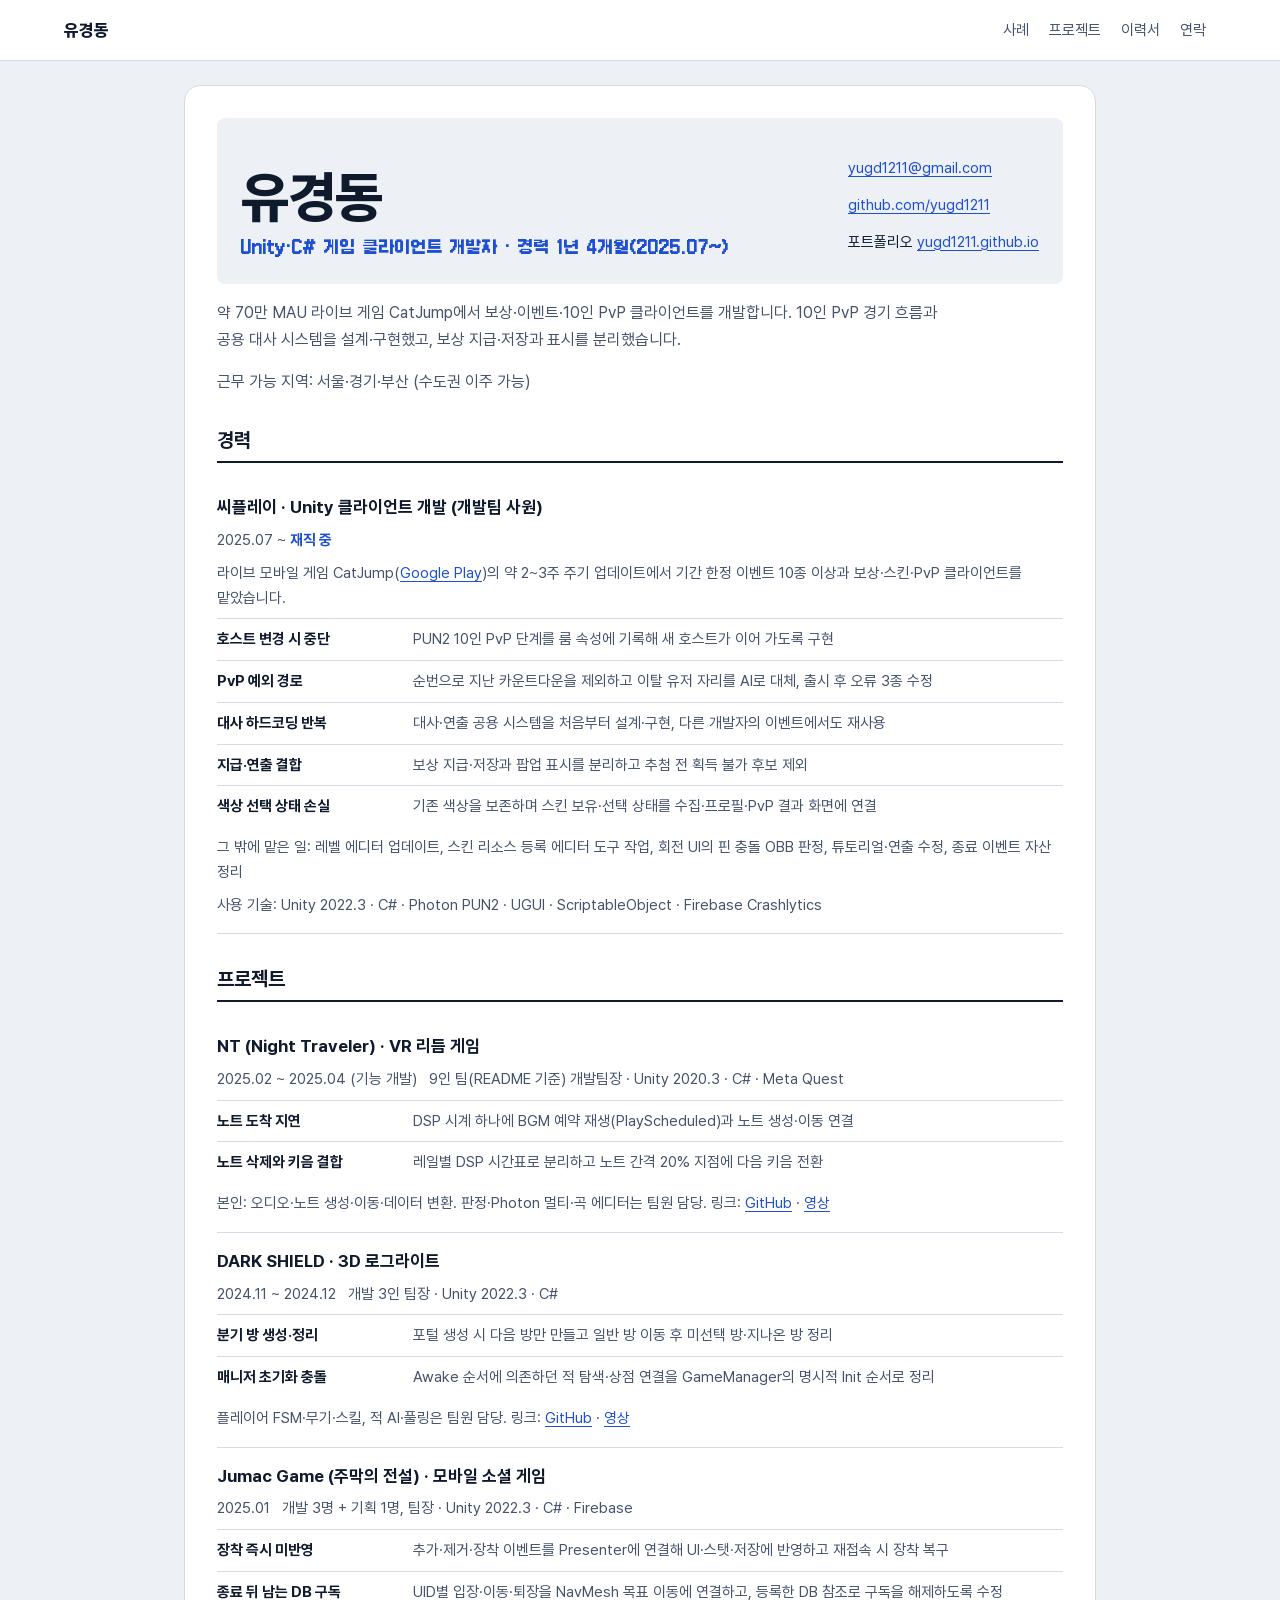
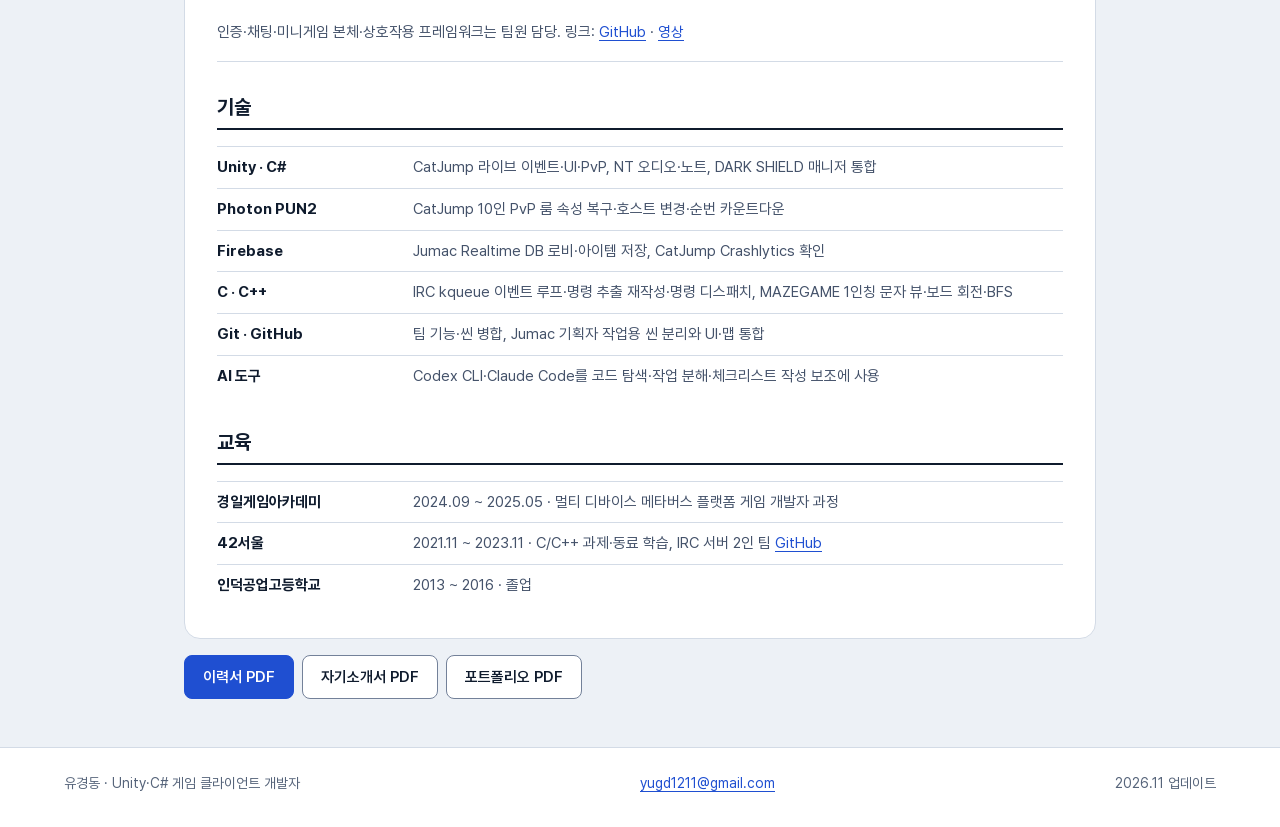
==== resume.html @ 0a586f59 "Publish portfolio website" ====
<!doctype html><html lang="ko"><head><meta charset="utf-8"><meta name="viewport" content="width=device-width,initial-scale=1"><title>이력서 | 유경동</title><meta name="description" content="Unity·C# 게임 클라이언트 개발자 · 경력 1년 4개월(2025.07~)"><meta property="og:type" content="website"><meta property="og:title" content="이력서 | 유경동"><meta property="og:description" content="Unity·C# 게임 클라이언트 개발자 · 경력 1년 4개월(2025.07~)"><meta property="og:image" content="https://yugd1211.github.io/assets/og.png"><meta name="twitter:card" content="summary_large_image"><link rel="icon" href="favicon.svg" type="image/svg+xml"><link rel="preload" href="assets/fonts/Pretendard-400.woff2" as="font" type="font/woff2" crossorigin><link rel="preload" href="assets/fonts/Pretendard-800.woff2" as="font" type="font/woff2" crossorigin><link rel="stylesheet" href="assets/site.css"></head><body>
<a class="skip" href="#main">본문으로 건너뛰기</a>
<header class="top"><div class="wrap top-in"><a class="brand" href="index.html">유경동</a><nav aria-label="주요 메뉴"><a href="index.html#board">사례</a><a href="index.html#work">프로젝트</a><a href="resume.html">이력서</a><a href="mailto:yugd1211@gmail.com">연락</a></nav></div></header>
<main id="main" class="wrap resume-page"><article class="sheet resume" aria-labelledby="resume-h"><header class="hd"><div><h1 class="name" id="resume-h">유경동</h1><p>Unity⁠·⁠C# 게임 클라이언트 개발자 · 경력 1년 4개월(2025.07~)</p></div><ul>
<li><a href="mailto:yugd1211@gmail.com">yugd1211@gmail.com</a></li>
<li><a href="https://github.com/yugd1211">github.com/yugd1211</a></li>
<li>포트폴리오 <a href="https://yugd1211.github.io/">yugd1211.github.io</a></li>
</ul></header>
<p>약 70만 MAU 라이브 게임 CatJump에서 보상⁠·⁠이벤트⁠·⁠10인 PvP 클라이언트를 개발합니다.
10인 PvP 경기 흐름과 공용 대사 시스템을 설계⁠·⁠구현했고, 보상 지급⁠·⁠저장과 표시를 분리했습니다.</p>
<p>근무 가능 지역: 서울⁠·⁠경기⁠·⁠부산 (수도권 이주 가능)</p>
<h2 class="sec" id="경력">경력</h2>
<section class="entry"><div class="entry-main"><h3 id="씨플레이-·-unity-클라이언트-개발-개발팀-사원">씨플레이 · Unity 클라이언트 개발 (개발팀 사원)</h3><p class="entry-meta"><span class="entry-date">2025.07 ~ <span class="current">재직 중</span></span><span class="entry-description"></span></p>
<p>라이브 모바일 게임 CatJump(<a href="https://play.google.com/store/apps/details?id=com.seeplay.catjump">Google Play</a>)의 약 2~3주 주기 업데이트에서 기간 한정 이벤트 10종 이상과 보상⁠·⁠스킨⁠·⁠PvP 클라이언트를 맡았습니다.</p>
<ul>
<li class="pd"><strong>호스트 변경 시 중단</strong><span> PUN2 10인 PvP 단계를 룸 속성에 기록해 새 호스트가 이어 가도록 구현</span></li>
<li class="pd"><strong>PvP 예외 경로</strong><span> 순번으로 지난 카운트다운을 제외하고 이탈 유저 자리를 AI로 대체, 출시 후 오류 3종 수정</span></li>
<li class="pd"><strong>대사 하드코딩 반복</strong><span> 대사⁠·⁠연출 공용 시스템을 처음부터 설계⁠·⁠구현, 다른 개발자의 이벤트에서도 재사용</span></li>
<li class="pd"><strong>지급⁠·⁠연출 결합</strong><span> 보상 지급⁠·⁠저장과 팝업 표시를 분리하고 추첨 전 획득 불가 후보 제외</span></li>
<li class="pd"><strong>색상 선택 상태 손실</strong><span> 기존 색상을 보존하며 스킨 보유⁠·⁠선택 상태를 수집⁠·⁠프로필⁠·⁠PvP 결과 화면에 연결</span></li>
</ul>
<p>그 밖에 맡은 일: 레벨 에디터 업데이트, 스킨 리소스 등록 에디터 도구 작업, 회전 UI의 핀 충돌 OBB 판정, 튜토리얼⁠·⁠연출 수정, 종료 이벤트 자산 정리</p>
<p>사용 기술: Unity 2022.3 · C# · Photon PUN2 · UGUI · ScriptableObject · Firebase Crashlytics</p>
</div></section><h2 class="sec" id="프로젝트">프로젝트</h2>
<section class="entry"><div class="entry-main"><h3 id="nt-night-traveler-·-vr-리듬-게임">NT (Night Traveler) · VR 리듬 게임</h3><p class="entry-meta"><span class="entry-date">2025.02 ~ 2025.04 (기능 개발)</span><span class="entry-description">9인 팀(README 기준) 개발팀장 · Unity 2020.3 · C# · Meta Quest</span></p>
<ul>
<li class="pd"><strong>노트 도착 지연</strong><span> DSP 시계 하나에 BGM 예약 재생(PlayScheduled)과 노트 생성⁠·⁠이동 연결</span></li>
<li class="pd"><strong>노트 삭제와 키음 결합</strong><span> 레일별 DSP 시간표로 분리하고 노트 간격 20% 지점에 다음 키음 전환</span></li>
</ul>
<p>본인: 오디오⁠·⁠노트 생성⁠·⁠이동⁠·⁠데이터 변환. 판정⁠·⁠Photon 멀티⁠·⁠곡 에디터는 팀원 담당.
링크: <a href="https://github.com/KGAMeta8PreCollaboration/NT">GitHub</a> · <a href="https://www.youtube.com/watch?v=CWxrNejLBVg">영상</a></p>
</div></section><section class="entry"><div class="entry-main"><h3 id="dark-shield-·-3d-로그라이트">DARK SHIELD · 3D 로그라이트</h3><p class="entry-meta"><span class="entry-date">2024.11 ~ 2024.12</span><span class="entry-description">개발 3인 팀장 · Unity 2022.3 · C#</span></p>
<ul>
<li class="pd"><strong>분기 방 생성⁠·⁠정리</strong><span> 포털 생성 시 다음 방만 만들고 일반 방 이동 후 미선택 방⁠·⁠지나온 방 정리</span></li>
<li class="pd"><strong>매니저 초기화 충돌</strong><span> Awake 순서에 의존하던 적 탐색⁠·⁠상점 연결을 GameManager의 명시적 Init 순서로 정리</span></li>
</ul>
<p>플레이어 FSM⁠·⁠무기⁠·⁠스킬, 적 AI⁠·⁠풀링은 팀원 담당.
링크: <a href="https://github.com/yugd1211/DarkShield">GitHub</a> · <a href="https://youtu.be/SM46vrXvTMY">영상</a></p>
</div></section><section class="entry"><div class="entry-main"><h3 id="jumac-game-주막의-전설-·-모바일-소셜-게임">Jumac Game (주막의 전설) · 모바일 소셜 게임</h3><p class="entry-meta"><span class="entry-date">2025.01</span><span class="entry-description">개발 3명 + 기획 1명, 팀장 · Unity 2022.3 · C# · Firebase</span></p>
<ul>
<li class="pd"><strong>장착 즉시 미반영</strong><span> 추가⁠·⁠제거⁠·⁠장착 이벤트를 Presenter에 연결해 UI⁠·⁠스탯⁠·⁠저장에 반영하고 재접속 시 장착 복구</span></li>
<li class="pd"><strong>종료 뒤 남는 DB 구독</strong><span> UID별 입장⁠·⁠이동⁠·⁠퇴장을 NavMesh 목표 이동에 연결하고, 등록한 DB 참조로 구독을 해제하도록 수정</span></li>
</ul>
<p>인증⁠·⁠채팅⁠·⁠미니게임 본체⁠·⁠상호작용 프레임워크는 팀원 담당.
링크: <a href="https://github.com/KGAMeta8PreCollaboration/JumacGame">GitHub</a> · <a href="https://www.youtube.com/watch?v=NUXAidD4nL0">영상</a></p>
</div></section><h2 class="sec" id="기술">기술</h2>
<ul>
<li class="pd"><strong>Unity · C#</strong><span> CatJump 라이브 이벤트⁠·⁠UI⁠·⁠PvP, NT 오디오⁠·⁠노트, DARK SHIELD 매니저 통합</span></li>
<li class="pd"><strong>Photon PUN2</strong><span> CatJump 10인 PvP 룸 속성 복구⁠·⁠호스트 변경⁠·⁠순번 카운트다운</span></li>
<li class="pd"><strong>Firebase</strong><span> Jumac Realtime DB 로비⁠·⁠아이템 저장, CatJump Crashlytics 확인</span></li>
<li class="pd"><strong>C · C++</strong><span> IRC kqueue 이벤트 루프⁠·⁠명령 추출 재작성⁠·⁠명령 디스패치, MAZEGAME 1인칭 문자 뷰⁠·⁠보드 회전⁠·⁠BFS</span></li>
<li class="pd"><strong>Git · GitHub</strong><span> 팀 기능⁠·⁠씬 병합, Jumac 기획자 작업용 씬 분리와 UI⁠·⁠맵 통합</span></li>
<li class="pd"><strong>AI 도구</strong><span> Codex CLI⁠·⁠Claude Code를 코드 탐색⁠·⁠작업 분해⁠·⁠체크리스트 작성 보조에 사용</span></li>
</ul>
<h2 class="sec" id="교육">교육</h2>
<ul>
<li class="pd"><strong>경일게임아카데미</strong><span> 2024.09 ~ 2025.05 · 멀티 디바이스 메타버스 플랫폼 게임 개발자 과정</span></li>
<li class="pd"><strong>42서울</strong><span> 2021.11 ~ 2023.11 · C/C++ 과제⁠·⁠동료 학습, IRC 서버 2인 팀 <a href="https://github.com/irssiServer/irc_server">GitHub</a></span></li>
<li class="pd"><strong>인덕공업고등학교</strong><span> 2013 ~ 2016 · 졸업</span></li>
</ul>
</article><p class="actions resume-actions"><a class="btn primary" href="files/resume.pdf" download>이력서 PDF</a><a class="btn" href="files/cover-letter.pdf" download>자기소개서 PDF</a><a class="btn" href="files/portfolio.pdf" download>포트폴리오 PDF</a></p></main>
<footer class="foot"><div class="wrap foot-in"><p>유경동 · Unity⁠·⁠C# 게임 클라이언트 개발자</p><p><a href="mailto:yugd1211@gmail.com">yugd1211@gmail.com</a></p><p>2026.11 업데이트</p></div></footer>
<script src="assets/media.js" defer></script>
</body></html>
---- assets/site.css ----
/* yugd1211.github.io — v3 "Case File" (F-E2, 2026-11-13)
   C 골격(사례 보드·판정표·시트) + B의 이름 위계와 Galmuri 짧은 라벨. 라이트 단일 테마, 포인트 컬러는 코발트 하나.
   대담한 요소는 한 곳: 판정표 결과 행(코발트 면). 라운드는 위계별 16 > 8 > 4, 그림자 없음.
   같은 토큰을 build/src/tokens.css(PDF)도 쓴다. */
@font-face { font-family: Pretendard; font-weight: 400; font-display: swap; src: url(fonts/Pretendard-400.woff2) format('woff2'); }
@font-face { font-family: Pretendard; font-weight: 600; font-display: swap; src: url(fonts/Pretendard-600.woff2) format('woff2'); }
@font-face { font-family: Pretendard; font-weight: 700; font-display: swap; src: url(fonts/Pretendard-700.woff2) format('woff2'); }
@font-face { font-family: Pretendard; font-weight: 800; font-display: swap; src: url(fonts/Pretendard-800.woff2) format('woff2'); }
@font-face { font-family: Galmuri11; font-weight: 700; font-display: swap; src: url(fonts/Galmuri11-Bold.woff2) format('woff2'); }

:root {
  --bg: #EDF1F6;          /* 회청 바탕 */
  --sheet: #FFFFFF;
  --ink: #0F1B2D;         /* 17.3:1 on sheet, 15.2:1 on bg */
  --ink-2: #44526A;       /* 7.9:1 / 7.0:1 */
  --ink-3: #56647A;       /* 6.0:1 / 5.3:1 */
  --line: #D3DBE6;        /* 장식 경계 */
  --line-strong: #738199; /* 조작 요소 경계: 3.9:1 on sheet, 3.5:1 on bg */
  --accent: #1F4FD1;      /* 6.8:1 on sheet, 5.7:1 on accent-soft */
  --accent-soft: #E6ECFB;
  --sans: Pretendard, 'Apple SD Gothic Neo', 'Malgun Gothic', sans-serif;
  --label: Galmuri11, Pretendard, 'Malgun Gothic', sans-serif;
  --s1: 4px; --s2: 8px; --s3: 16px; --s4: 24px; --s5: 32px; --s6: 48px; --s7: 64px;
  --r-sheet: 16px; --r-media: 8px; --r-tag: 4px;
  --wrap: 1200px;
}
* { box-sizing: border-box; }
html { -webkit-text-size-adjust: 100%; }
@media (prefers-reduced-motion: no-preference) { html { scroll-behavior: smooth; } }
body { margin: 0; background: var(--bg); color: var(--ink); font: 400 1rem/1.65 var(--sans); word-break: keep-all; overflow-wrap: anywhere; line-break: strict; }
img, video { display: block; max-width: 100%; height: auto; }
a { color: var(--accent); text-underline-offset: 3px; text-decoration-thickness: 1px; }
:focus-visible { outline: 2px solid var(--accent); outline-offset: 3px; border-radius: 2px; }
h1, h2, h3, h4, p, dl, dd, figure, ul, ol { margin: 0; }
code { font: .9em Consolas, 'JetBrains Mono', monospace; overflow-wrap: anywhere; }
.wrap { max-width: var(--wrap); margin: 0 auto; padding-left: var(--s4); padding-right: var(--s4); }
.sr { position: absolute; width: 1px; height: 1px; overflow: hidden; clip: rect(0 0 0 0); white-space: nowrap; }
.skip { position: absolute; left: -999px; top: 8px; background: var(--ink); color: #fff; padding: 10px 14px; z-index: 10; border-radius: var(--r-tag); }
.skip:focus { left: 8px; }

/* top bar */
.top { background: var(--sheet); border-bottom: 1px solid var(--line); }
.top-in { display: flex; justify-content: space-between; align-items: center; min-height: 60px; gap: var(--s3); }
.brand { display: inline-flex; align-items: center; min-height: 44px; color: var(--ink); text-decoration: none; font-weight: 800; font-size: 1.0625rem; }
.top nav { display: flex; flex-wrap: wrap; }
.top nav a { display: inline-flex; align-items: center; min-height: 44px; padding: 0 10px; color: var(--ink-2); text-decoration: none; font-size: .9375rem; }
.top nav a:hover { color: var(--accent); }

/* buttons */
.actions { display: flex; flex-wrap: wrap; gap: var(--s2); }
.btn { display: inline-flex; align-items: center; min-height: 44px; padding: 0 18px; border-radius: var(--r-media); border: 1px solid var(--line-strong); background: var(--sheet); color: var(--ink); text-decoration: none; font-weight: 600; font-size: .9375rem; }
.btn:hover { border-color: var(--accent); color: var(--accent); }
.btn.primary { background: var(--accent); border-color: var(--accent); color: #fff; }
.btn.primary:hover { background: #1A43B4; color: #fff; }

/* hero: 이름 → 직무(픽셀 라벨) → 진술 → 행동. 높이 예산 1280 기준 약 320px */
.hero { display: grid; grid-template-columns: minmax(0, 1fr) minmax(0, 340px); gap: var(--s5) var(--s6); align-items: end; padding-top: var(--s6); padding-bottom: var(--s5); }
.name { font: 800 clamp(2.5rem, 1.9rem + 2.4vw, 3.5rem)/1.05 var(--sans); letter-spacing: -.02em; }
.role { margin-top: var(--s2); font: 700 16px/1.5 var(--label); color: var(--accent); }
.statement { margin-top: var(--s3); font: 600 clamp(1.125rem, 1rem + .6vw, 1.5rem)/1.5 var(--sans); max-width: 32em; text-wrap: pretty; }
.hero .actions { margin-top: var(--s4); }
.project-jump { grid-column: 1 / -1; display: flex; flex-wrap: wrap; gap: 4px 20px; border-top: 1px solid var(--line); padding-top: 8px; }
.project-jump a { display: inline-flex; align-items: center; min-height: 44px; font-size: .9375rem; }
.facts { border-top: 1px solid var(--line); }
.facts div { display: grid; grid-template-columns: 5.5em minmax(0, 1fr); gap: var(--s3); padding: 10px 0; border-bottom: 1px solid var(--line); font-size: .9375rem; }
.facts dt { color: var(--ink-3); }
.facts dd { color: var(--ink); }

/* section titles */
.sec { font: 700 1.25rem/1.3 var(--sans); margin: 0 0 var(--s3); }
.board, .work, .contact { padding-bottom: var(--s6); }

/* chips: 짧은 라벨만 Galmuri 고정 12px */
.chips { display: flex; flex-wrap: wrap; gap: 6px; align-items: center; }
.chip { display: inline-flex; align-items: center; min-height: 24px; font: 700 12px/1.4 var(--label); color: var(--ink-2); border: 1px solid var(--line-strong); border-radius: var(--r-tag); padding: 1px 8px; }
.chip a { color: inherit; }
.chip-key { background: var(--ink); border-color: var(--ink); color: #fff; }
.chip-mine { border-color: var(--accent); color: var(--accent); }

/* 판정표 */
.verdict { border-top: 1px solid var(--line); }
.verdict div { display: grid; grid-template-columns: 3.5em minmax(0, 1fr); gap: var(--s3); padding: 11px 0; border-bottom: 1px solid var(--line); }
.verdict dt { font: 700 12px/1.9 var(--label); color: var(--ink-3); padding-top: 1px; }
.verdict dd { color: var(--ink-2); font-size: .9375rem; }
.verdict .is-result { background: var(--accent-soft); margin: 0 -12px; padding-left: 12px; padding-right: 12px; border-radius: var(--r-tag); border-bottom-color: transparent; }
.verdict .is-result dt { color: var(--accent); }
.verdict .is-result dd { color: var(--ink); font-weight: 600; }

/* case cards */
.cards { display: grid; grid-template-columns: minmax(0, 1fr); gap: var(--s3); align-items: start; }
.card { container-type: inline-size; background: var(--sheet); border: 1px solid var(--line); border-radius: var(--r-sheet); padding: var(--s4); display: grid; grid-template-columns: minmax(0, 1fr); gap: var(--s4); }
.card h3 { font-size: 1.1875rem; line-height: 1.4; margin: var(--s2) 0 var(--s3); }
.card h3 a { color: var(--ink); text-decoration: none; }
.card h3 a:hover { color: var(--accent); text-decoration: underline; }
.card-lead h3 { font-size: clamp(1.375rem, 1.1rem + 1vw, 1.625rem); }
.card-foot { margin-top: var(--s2); }
.more { display: inline-flex; align-items: center; min-height: 44px; font-weight: 600; }
.card-media .loop.is-portrait { max-width: 240px; }
@media (min-width: 1024px) {
  .cards { grid-template-columns: repeat(2, minmax(0, 1fr)); }
  .card-lead { grid-column: 1 / -1; padding: var(--s5); }
}
/* 카드 폭이 충분할 때만 본문 | 세로 미디어 2열. 본문 열 최소 16em 보장 */
@container (min-width: 560px) {
  .card-text { min-width: 16em; }
}
.card:not(.media-below):has(.is-portrait) { grid-template-columns: minmax(0, 1fr); }
@media (min-width: 560px) {
  .card:not(.media-below):has(.is-portrait) { grid-template-columns: minmax(16em, 1fr) 160px; }
  .card-lead:not(.media-below):has(.is-portrait) { grid-template-columns: minmax(16em, 1fr) 220px; gap: var(--s5); }
}
@media (min-width: 1024px) {
  .card:not(.card-lead):not(.media-below):has(.is-portrait) { grid-template-columns: minmax(16em, 1fr) 150px; }
}

/* loop video */
.loop-frame { position: relative; border-radius: var(--r-media); overflow: hidden; background: var(--ink); }
.loop video { width: 100%; }
.loop.is-landscape { max-width: 760px; margin-top: var(--s4); }
.loop-btn { flex-shrink: 0; min-height: 44px; min-width: 88px; padding: 0 14px; border: 1px solid var(--line-strong); border-radius: var(--r-tag); background: var(--sheet); color: var(--ink); font: 600 .875rem var(--sans); cursor: pointer; }
.loop figcaption { display: flex; flex-wrap: wrap; align-items: start; gap: 8px; }
.loop figcaption > span { flex: 1 1 150px; }
.loop figcaption, .fig figcaption { margin-top: var(--s2); font-size: .8125rem; line-height: 1.55; color: var(--ink-3); }

/* figures */
.fig { margin: var(--s4) 0 0; }
.fig .zoom { position: relative; display: block; border-radius: var(--r-media); }
.fig img { width: 100%; border-radius: var(--r-media); border: 1px solid var(--line); background: var(--sheet); }
.fig.is-strip img { border: 0; }
.fig.is-tall { max-width: 360px; }
.fig.is-hero { margin-top: var(--s4); }
.zoom-hint { position: absolute; right: 8px; top: 8px; font: 700 12px/1 var(--label); color: var(--ink); background: rgba(255, 255, 255, .92); border: 1px solid var(--line-strong); border-radius: var(--r-tag); padding: 5px 6px; opacity: 1; }
.figure-full { display: inline-flex; align-items: center; min-height: 44px; font-weight: 600; }
.zoom:hover .zoom-hint, .zoom:focus-visible .zoom-hint { opacity: 1; }
.card-media .fig { margin-top: 0; }
.gallery { display: grid; grid-template-columns: repeat(auto-fit, minmax(min(100%, 260px), 1fr)); gap: var(--s4); align-items: start; margin-top: var(--s4); }
.gallery .fig { margin-top: 0; }
.gallery .fig img { width: auto; max-width: 100%; max-height: 340px; }
.gallery .fig.is-strip { grid-column: 1 / -1; }
@media (min-width: 640px) { .fig.is-diagram img { width: auto; max-width: 100%; max-height: 560px; } .gallery .fig.is-diagram img { max-height: 340px; } }

/* project rows */
.rows { list-style: none; padding: 0; background: var(--sheet); border: 1px solid var(--line); border-radius: var(--r-sheet); }
.row { display: grid; grid-template-columns: minmax(0, 1fr); gap: var(--s3); padding: var(--s4); }
.row + .row { border-top: 1px solid var(--line); }
.row > img, .row-blank { width: 100%; aspect-ratio: 16 / 9; max-height: 200px; object-fit: cover; border-radius: var(--r-media); background: var(--bg); }
.row h3 { font-size: 1.125rem; line-height: 1.4; }
.row h3 a { color: var(--ink); }
.row-meta { font-size: .875rem; color: var(--ink-3); margin-top: 2px; }
.row-line { font-size: .9375rem; color: var(--ink-2); margin-top: var(--s2); }
.row-case { margin-top: var(--s4); }
.row-case h4 { font-size: 1rem; line-height: 1.5; margin-bottom: var(--s2); }
.row-case > p { font-size: .9375rem; color: var(--ink-2); }
.row-case .verdict div { grid-template-columns: 3em minmax(0, 1fr); gap: 8px; }
.row-case .verdict dd { font-size: .875rem; }
.row:has(.row-case) .row-main { grid-column: 2 / -1; }
.row:has(.row-case) .row-side { grid-column: 2 / -1; }
.tags { list-style: none; padding: 0; display: flex; flex-wrap: wrap; gap: var(--s1); }
.tags li { font-size: .8125rem; font-weight: 600; color: var(--ink-2); background: var(--bg); border-radius: var(--r-tag); padding: 2px 8px; }
.row-links { margin-top: var(--s2); font-size: .9375rem; }
.row-links a { display: inline-block; padding: 10px 0; }
@media (min-width: 640px) {
  .row { grid-template-columns: 180px minmax(0, 1fr); align-items: start; gap: var(--s4); }
  .row > img, .row-blank { max-height: none; }
  .row-side { grid-column: 2; }
}
@media (min-width: 1024px) {
  .row { grid-template-columns: 180px minmax(0, 1fr) 280px; }
  .row-side { grid-column: auto; }
}

.contact .email { font-size: 1.25rem; font-weight: 700; display: inline-block; padding: 8px 0; }
.contact-fact { color: var(--ink-2); }
.contact .actions { margin-top: var(--s3); }

/* footer */
.foot { border-top: 1px solid var(--line); background: var(--sheet); }
.foot-in { display: flex; justify-content: space-between; flex-wrap: wrap; gap: var(--s2) var(--s4); padding-top: var(--s4); padding-bottom: var(--s5); font-size: .875rem; color: var(--ink-3); }
.foot a { display: inline-block; padding: 10px 0; margin: -10px 0; }

/* project detail: 고정 목차 + 시트 */
.detail { display: grid; grid-template-columns: minmax(0, 1fr); gap: var(--s4); padding-top: var(--s4); padding-bottom: var(--s6); }
.toc { background: var(--sheet); border: 1px solid var(--line); border-radius: var(--r-sheet); padding: var(--s3) var(--s4); font-size: .9375rem; }
.toc-h { font: 700 12px/1.5 var(--label); color: var(--ink-3); margin-bottom: var(--s1); }
.toc summary { min-height: 44px; align-content: center; cursor: pointer; font-weight: 600; }
.toc ol, .next ul { list-style: none; padding: 0; }
.toc a { display: flex; align-items: center; min-height: 44px; padding: 6px 0; color: var(--ink-2); text-decoration: none; line-height: 1.45; }
.toc a:hover { color: var(--accent); }
@media (min-width: 1024px) {
  .detail { grid-template-columns: 240px minmax(0, 1fr); gap: var(--s5); padding-top: var(--s5); align-items: start; }
  .toc { position: sticky; top: var(--s4); background: transparent; border: 0; padding: 0; }
  .toc summary { display: none; }
  .toc details > ol { display: block; }
  .toc ol { border-left: 2px solid var(--line); }
  .toc a { min-height: 0; padding: 7px 0 7px 12px; margin-left: -2px; border-left: 2px solid transparent; }
  .toc a:hover { border-left-color: var(--accent); }
}
.sheet { background: var(--sheet); border: 1px solid var(--line); border-radius: var(--r-sheet); padding: var(--s4) 20px; margin-bottom: var(--s3); scroll-margin-top: var(--s3); }
@media (min-width: 768px) { .sheet { padding: var(--s5); } }
.overview h1 { font: 800 clamp(2.25rem, 1.6rem + 2.4vw, 3.25rem)/1.1 var(--sans); letter-spacing: -.02em; margin-top: var(--s2); }
.lead { font-size: 1.0625rem; color: var(--ink-2); max-width: 38em; margin-top: var(--s2); }
.ov-grid { display: grid; grid-template-columns: minmax(0, 1fr); gap: var(--s4); margin-top: var(--s4); }
/* Contribution tables need the full reading column, including at 1280px with a side rail. */
.ov-grid > * { min-width: 0; }
.ov-grid .cmp tbody th { min-width: 4em; word-break: keep-all; overflow-wrap: normal; }
.kv div { display: grid; grid-template-columns: 6em minmax(0, 1fr); gap: var(--s3); padding: 9px 0; border-top: 1px solid var(--line); font-size: .9375rem; }
.kv dt { color: var(--ink-3); }
.kv dd a { display: inline-block; }
.sub { font-size: 1.0625rem; line-height: 1.45; margin: var(--s5) 0 var(--s2); }
.ov-sec .sub { margin-top: 0; }
.case h2 { font-size: clamp(1.3125rem, 1.1rem + .9vw, 1.75rem); line-height: 1.35; margin: var(--s2) 0 var(--s4); max-width: 28em; }
.case-grid { display: grid; grid-template-columns: minmax(0, 1fr); gap: var(--s4); }
.case-grid .verdict dd { font-size: 1rem; line-height: 1.7; }
.case-grid .loop.is-portrait, .case-grid .fig.is-side { max-width: 280px; }
.case-grid .fig.is-side.is-diagram img { width: 100%; max-height: none; }
.case-grid .fig.is-side { margin-top: 0; }
@media (min-width: 900px) {
  .case-grid { grid-template-columns: minmax(0, 1fr) 240px; gap: var(--s5); align-items: start; }
  .case-grid.no-side { grid-template-columns: minmax(0, 1fr); }
}
.flow > p, .flow > ul { margin-top: var(--s3); max-width: 46em; color: var(--ink-2); }
.flow > ul { padding-left: 1.2em; }
.flow > ul li + li { margin-top: 4px; }
.flow > .kv, .flow > .tbl { margin-top: var(--s4); }
.note { margin-top: var(--s4); font-size: .9375rem; color: var(--ink-2); background: var(--bg); border-radius: var(--r-media); padding: var(--s3) var(--s4); }
.note strong { color: var(--ink); }
.next ul { display: flex; flex-wrap: wrap; gap: var(--s2); margin-top: var(--s2); }
.next a { display: inline-flex; align-items: center; min-height: 44px; padding: 0 14px; border: 1px solid var(--line-strong); border-radius: var(--r-media); text-decoration: none; font-weight: 600; }

/* comparison tables */
.tbl { margin-top: var(--s4); overflow-x: auto; border-radius: var(--r-media); }
.cmp { width: 100%; border-collapse: collapse; font-size: .9375rem; }
.cmp th, .cmp td { text-align: left; vertical-align: top; padding: 10px 12px; border-bottom: 1px solid var(--line); }
.cmp thead th { color: var(--ink-3); font-weight: 600; font-size: .875rem; border-bottom: 2px solid var(--line); }
.cmp tbody th { font-weight: 600; color: var(--ink); }
.cmp td { color: var(--ink-2); }
.cmp tr.picked th { box-shadow: inset 3px 0 0 var(--accent); }
.cmp tr.picked th, .cmp tr.picked td { background: #F6F8FE; }
@media (max-width: 639px) {
  .cmp thead { position: absolute; width: 1px; height: 1px; overflow: hidden; clip: rect(0 0 0 0); }
  .cmp, .cmp tbody, .cmp tr, .cmp th, .cmp td { display: block; width: 100%; }
  .cmp tr { border: 1px solid var(--line); border-radius: var(--r-media); margin-bottom: var(--s2); }
  .cmp tbody th { border-bottom: 1px solid var(--line); }
  .cmp td { border-bottom: 0; padding-top: 6px; }
  .cmp td::before { content: attr(data-label); display: block; font-size: .8125rem; font-weight: 600; color: var(--ink-3); }
  .cmp tr.picked { border-color: var(--accent); }
  .cmp tr.picked th { box-shadow: none; }
  /* Vertical Mermaid diagrams fit the screen; the original remains one tap away. */
  .fig.is-diagram img { min-width: 0; width: 100%; max-height: none; }
  .row:has(.row-case) .row-main, .row:has(.row-case) .row-side { grid-column: auto; }
  .wrap { padding-left: var(--s3); padding-right: var(--s3); }
  .hero { padding-top: var(--s5); }
  .card { padding: 20px; }
  /* 390 첫 화면에 실제 게임 화면이 보이도록 대표 카드의 미디어를 위로 */
  .card-lead .card-media { order: -1; }
  .verdict .is-optional { display: none; }
  .card-lead .card-media .loop.is-portrait { max-width: 100%; }
  .card-lead .card-media video { max-height: 340px; object-fit: cover; object-position: 50% 30%; }
}
@media (max-width: 899px) {
  .hero { grid-template-columns: minmax(0, 1fr); align-items: start; gap: var(--s4); }
}

/* resume summary page */
.resume-page { padding-top: var(--s4); padding-bottom: var(--s6); max-width: 960px; }
.resume .hd { display: grid; grid-template-columns: minmax(0, 1fr); gap: var(--s3); background: var(--bg); border-radius: var(--r-media); padding: var(--s4); }
.resume .hd > div > p { margin-top: var(--s2); font: 700 16px/1.5 var(--label); color: var(--accent); }
.resume .hd ul { list-style: none; padding: 0; font-size: .9375rem; }
.resume .hd ul a { display: inline-block; padding: 6px 0; }
@media (min-width: 768px) { .resume .hd { grid-template-columns: minmax(0, 1fr) auto; align-items: end; } }
.resume > p { margin-top: var(--s3); color: var(--ink-2); max-width: 46em; }
.resume .sec { margin-top: var(--s5); padding-bottom: var(--s2); border-bottom: 2px solid var(--ink); }
.resume h3 { font-size: 1.0625rem; line-height: 1.45; }
.resume .entry { padding: var(--s3) 0; border-bottom: 1px solid var(--line); }
.resume .entry-meta { display: flex; flex-wrap: wrap; gap: 4px 12px; font-size: .875rem; color: var(--ink-3); margin-top: 2px; }
.resume .current { color: var(--accent); font-weight: 700; }
.resume .entry-main > p { margin-top: var(--s2); color: var(--ink-2); font-size: .9375rem; }
.resume ul { list-style: none; padding: 0; margin-top: var(--s2); }
.resume .pd { display: grid; grid-template-columns: minmax(0, 1fr); gap: 2px; padding: 8px 0; border-top: 1px solid var(--line); font-size: .9375rem; }
.resume .pd strong { color: var(--ink); }
.resume .pd span { color: var(--ink-2); }
@media (min-width: 640px) { .resume .pd { grid-template-columns: 12em minmax(0, 1fr); gap: var(--s3); } }
.resume-actions { margin-top: var(--s3); }

@media (prefers-reduced-motion: reduce) { *, *::before, *::after { transition: none !important; animation: none !important; } }

/* print: 내비·목차·조작 요소 없이 흰 종이에 본문만 */
@media print {
  @page { size: A4; margin: 14mm 14mm 16mm; }
  body { background: #fff; font-size: 10.5pt; }
  .top, .toc, .foot, .skip, .loop-btn, .next, .zoom-hint, .actions, .more, .project-jump, .figure-full { display: none !important; }
  .wrap { max-width: none; padding: 0; }
  .detail { display: block; padding: 0; }
  .sheet, .card, .rows { border: 0; border-radius: 0; padding: 0; margin: 0 0 8mm; background: #fff; }
  .case { break-before: auto; }
  .overview:has(> .ov-grid:empty):not(:has(> .fig)) { margin-bottom: 3mm; }
  .hero { padding-top: 0; }
  .cards { display: block; }
  .card { display: block; margin-bottom: 8mm; break-inside: auto; }
  .card-media { max-width: 60mm; margin-top: 4mm; }
  .verdict div, figure, tr, .kv div, .resume .entry { break-inside: avoid; }
  .row { display: block; break-inside: auto; }
  .row > img { width: 42mm; max-height: 25mm; margin-bottom: 3mm; }
  h1, h2, h3, h4, .chips, .sub, .sec { break-after: avoid; }
  .case-grid { display: block; }
  .case-grid .loop, .case-grid .fig { margin-top: 4mm; max-width: 60mm; }
  .case-grid.no-side { display: block; }
  .fig.is-diagram img { min-width: 0; }
  .fig, .loop.is-landscape { max-width: 150mm; }
  .verdict .is-result, .chip-key, .cmp tr.picked th, .cmp tr.picked td { print-color-adjust: exact; -webkit-print-color-adjust: exact; }
  a { color: var(--ink); }
  .resume { font-size: 9.5pt; line-height: 1.45; }
  .resume .name { font-size: 28pt; }
  .resume .hd { padding: 3mm; gap: 3mm; }
  .resume .hd > div > p { font-size: 10pt; margin-top: 2mm; }
  .resume .hd ul, .resume .entry-meta { font-size: 9pt; }
  .resume .hd ul a { padding: 1mm 0; }
  .resume > p { margin-top: 2mm; }
  .resume .sec { margin-top: 5mm; }
  .resume .sec { font-size: 12pt; margin-bottom: 2mm; padding-bottom: 1.5mm; }
  .resume h3 { font-size: 10.5pt; }
  .resume .entry { padding: 2.5mm 0; }
  /* Keep experience + the first project together, and give the remaining projects/skills their own page. */
  .resume .entry:has(h3[id^="dark-shield-"]) { break-before: page; }
  .resume .entry-main > p { font-size: 9.5pt; margin-top: 2mm; }
  .resume ul { margin-top: 1.5mm; }
  .resume .pd { font-size: 9.5pt; padding: 1.3mm 0; gap: 3mm; }
  .contact { break-before: avoid; break-inside: avoid; padding-bottom: 0; }
  .hero, .board, .work { padding-bottom: 5mm; }
  .hero { display: block; }
  .facts { margin-top: 4mm; }
  .row-case { margin-top: 3mm; }
  .row-case .verdict dd { font-size: 9pt; }
}

/* r3 fixes */
.ov-grid > :only-child { grid-column: 1 / -1; max-width: 46em; }
.flow > p > strong:only-child { font-size: .9375rem; font-weight: 600; color: var(--ink-2); }
.row-src { font-size: .8125rem; color: var(--ink-3); margin-top: -8px; }
@media (min-width: 640px) { .row-src { grid-column: 1; grid-row: 2; margin-top: -12px; } }

/* A console appendix reads better as named cases than a cropped strip thumbnail. */
.row.row-no-thumb { grid-template-columns: minmax(0, 1fr); }
.row.row-no-thumb .row-main, .row.row-no-thumb .row-side { grid-column: 1 / -1; }
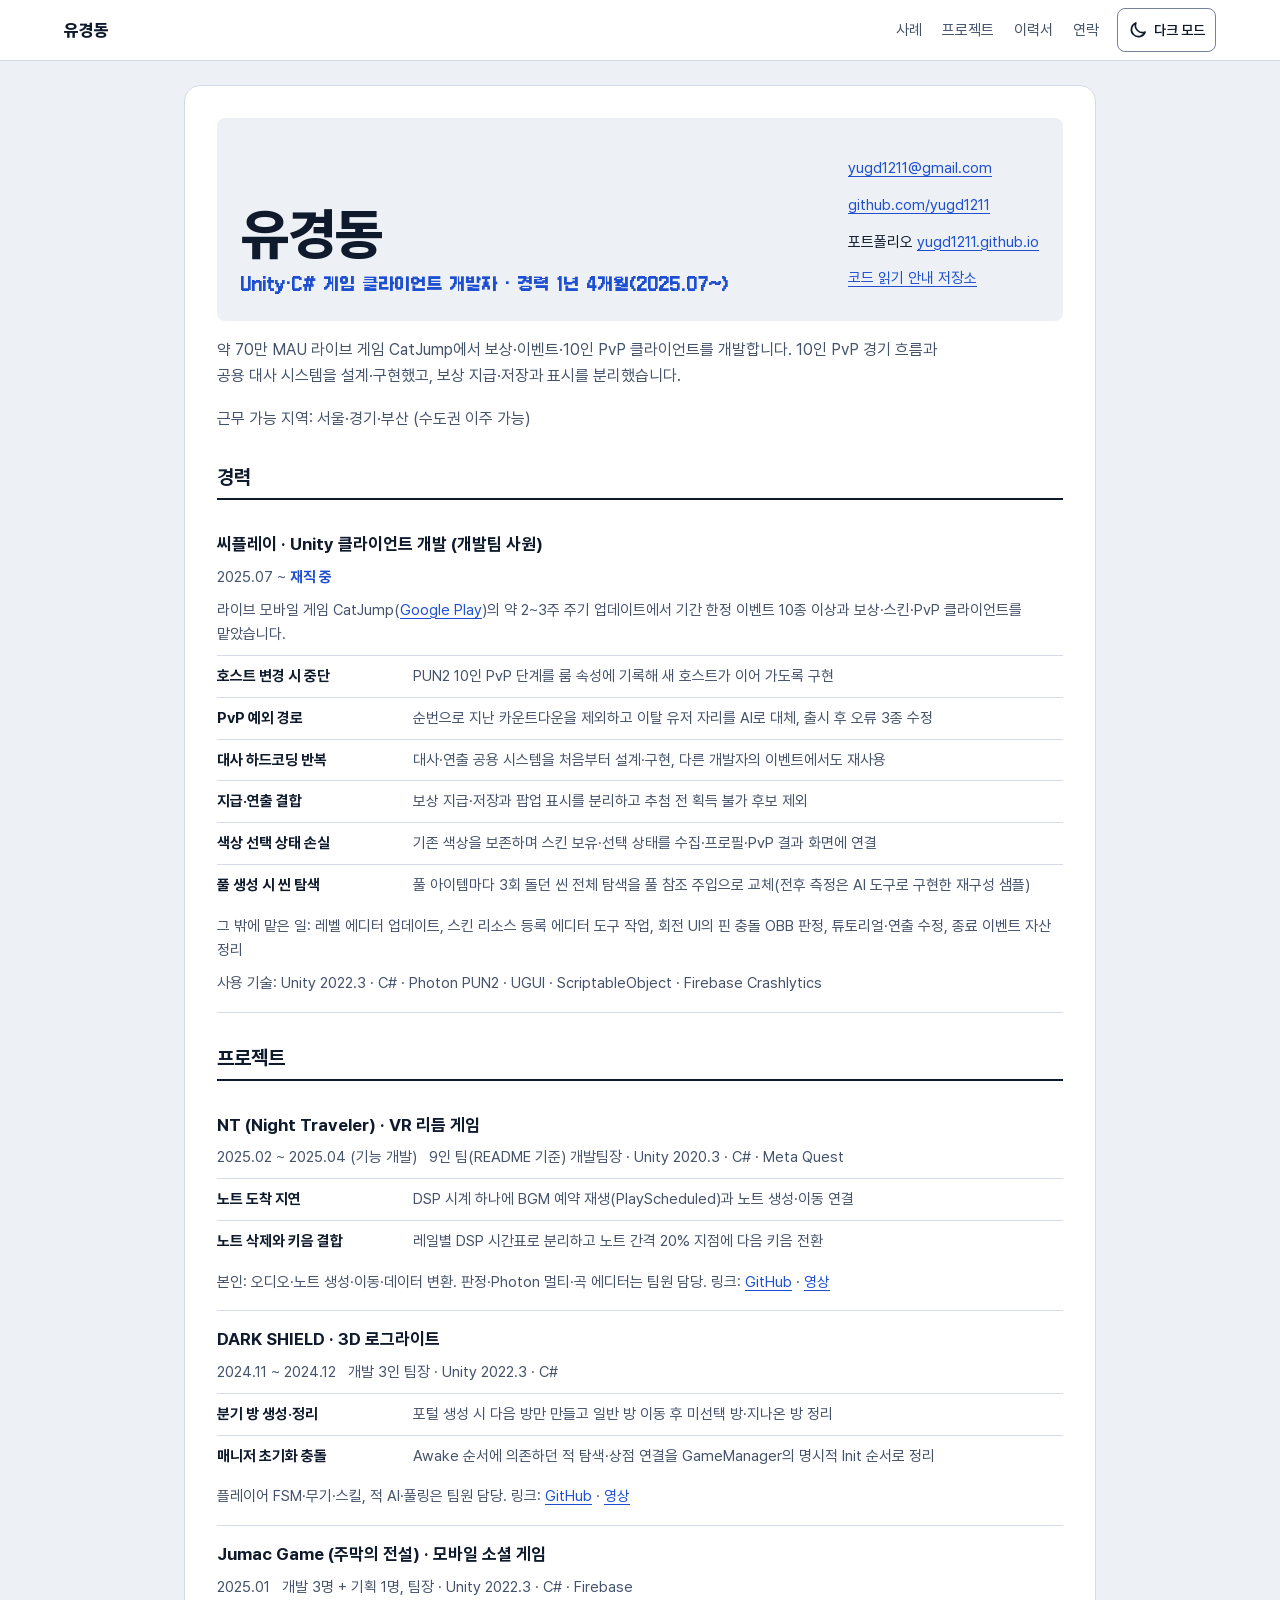
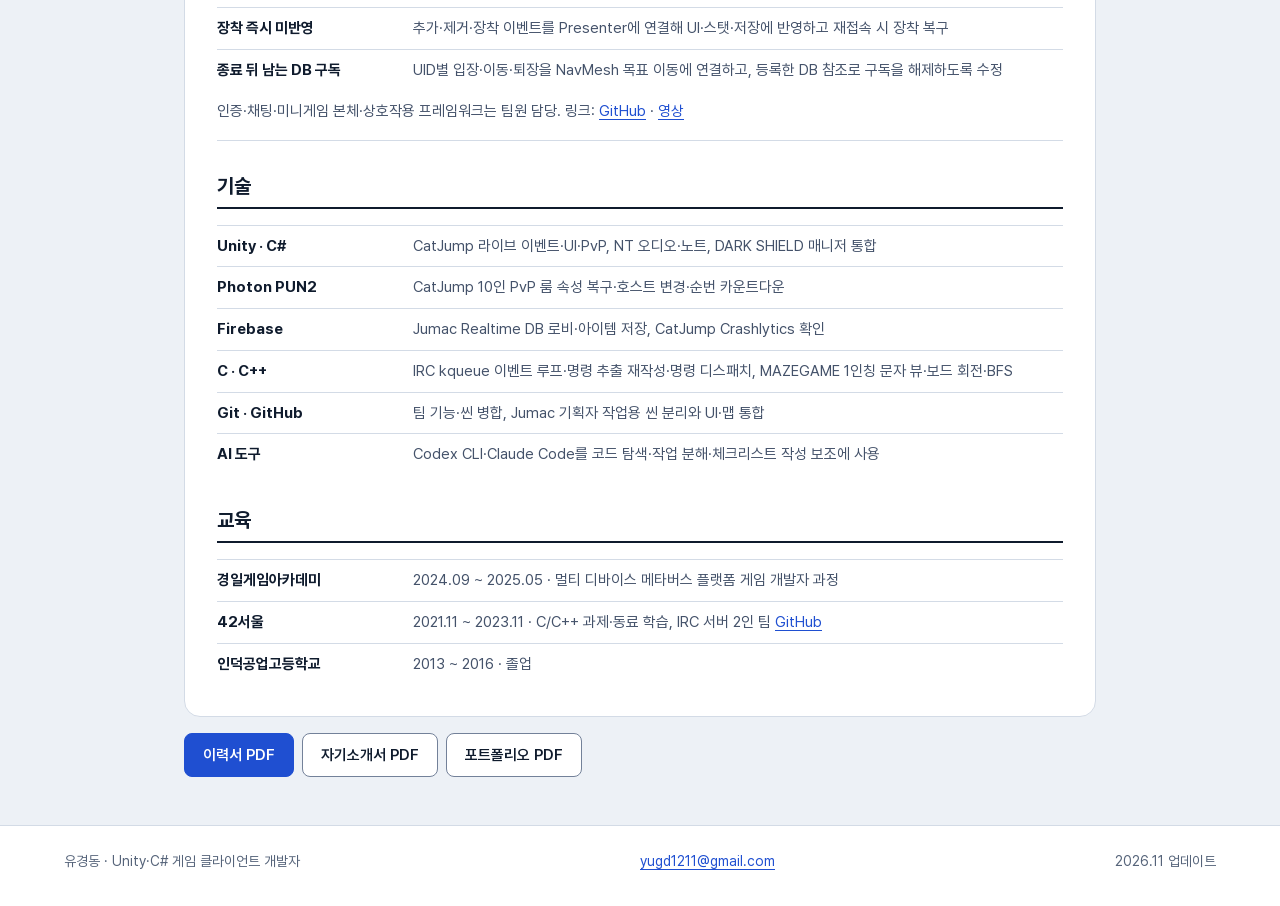
==== commit 4da92000: "Publish portfolio website" ====
--- a/resume.html
+++ b/resume.html
@@ -1,10 +1,11 @@
-<!doctype html><html lang="ko"><head><meta charset="utf-8"><meta name="viewport" content="width=device-width,initial-scale=1"><title>이력서 | 유경동</title><meta name="description" content="Unity·C# 게임 클라이언트 개발자 · 경력 1년 4개월(2025.07~)"><meta property="og:type" content="website"><meta property="og:title" content="이력서 | 유경동"><meta property="og:description" content="Unity·C# 게임 클라이언트 개발자 · 경력 1년 4개월(2025.07~)"><meta property="og:image" content="https://yugd1211.github.io/assets/og.png"><meta name="twitter:card" content="summary_large_image"><link rel="icon" href="favicon.svg" type="image/svg+xml"><link rel="preload" href="assets/fonts/Pretendard-400.woff2" as="font" type="font/woff2" crossorigin><link rel="preload" href="assets/fonts/Pretendard-800.woff2" as="font" type="font/woff2" crossorigin><link rel="stylesheet" href="assets/site.css"></head><body>
+<!doctype html><html lang="ko"><head><meta charset="utf-8"><meta name="viewport" content="width=device-width,initial-scale=1"><title>이력서 | 유경동</title><meta name="description" content="Unity·C# 게임 클라이언트 개발자 · 경력 1년 4개월(2025.07~)"><meta property="og:type" content="website"><meta property="og:title" content="이력서 | 유경동"><meta property="og:description" content="Unity·C# 게임 클라이언트 개발자 · 경력 1년 4개월(2025.07~)"><meta property="og:image" content="https://yugd1211.github.io/assets/og.png"><meta name="twitter:card" content="summary_large_image"><meta name="theme-color" content="#FFFFFF"><script>(function(){var d=document.documentElement,t=null;try{t=localStorage.getItem('theme')}catch(e){}if(t!=='dark'&&t!=='light')t=window.matchMedia&&matchMedia('(prefers-color-scheme: dark)').matches?'dark':'light';d.setAttribute('data-theme',t);d.className+=' js';if(t==='dark'){var m=document.querySelector('meta[name="theme-color"]');if(m)m.content='#131C2E'}})()</script><style>@media screen{html[data-theme=dark]{background:#0B1220}}</style><link rel="icon" href="favicon.svg" type="image/svg+xml"><link rel="preload" href="assets/fonts/Pretendard-400.woff2" as="font" type="font/woff2" crossorigin><link rel="preload" href="assets/fonts/Pretendard-800.woff2" as="font" type="font/woff2" crossorigin><link rel="stylesheet" href="assets/site.css"></head><body>
 <a class="skip" href="#main">본문으로 건너뛰기</a>
-<header class="top"><div class="wrap top-in"><a class="brand" href="index.html">유경동</a><nav aria-label="주요 메뉴"><a href="index.html#board">사례</a><a href="index.html#work">프로젝트</a><a href="resume.html">이력서</a><a href="mailto:yugd1211@gmail.com">연락</a></nav></div></header>
+<header class="top"><div class="wrap top-in"><a class="brand" href="index.html">유경동</a><div class="top-end"><nav aria-label="주요 메뉴"><a href="index.html#board">사례</a><a href="index.html#work">프로젝트</a><a href="resume.html">이력서</a><a href="mailto:yugd1211@gmail.com">연락</a></nav><button type="button" class="theme-btn" data-theme-toggle aria-pressed="false" aria-label="다크 모드"><svg class="i-moon" viewBox="0 0 24 24" fill="none" stroke="currentColor" stroke-width="2" stroke-linecap="round" stroke-linejoin="round" aria-hidden="true" focusable="false"><path d="M20.5 14.5A8.5 8.5 0 0 1 9.5 3.5a8.5 8.5 0 1 0 11 11z"/></svg><span class="theme-txt">다크 모드</span></button></div></div></header>
 <main id="main" class="wrap resume-page"><article class="sheet resume" aria-labelledby="resume-h"><header class="hd"><div><h1 class="name" id="resume-h">유경동</h1><p>Unity⁠·⁠C# 게임 클라이언트 개발자 · 경력 1년 4개월(2025.07~)</p></div><ul>
 <li><a href="mailto:yugd1211@gmail.com">yugd1211@gmail.com</a></li>
 <li><a href="https://github.com/yugd1211">github.com/yugd1211</a></li>
 <li>포트폴리오 <a href="https://yugd1211.github.io/">yugd1211.github.io</a></li>
+<li><a href="https://github.com/yugd1211/game-client-code-curation">코드 읽기 안내 저장소</a></li>
 </ul></header>
 <p>약 70만 MAU 라이브 게임 CatJump에서 보상⁠·⁠이벤트⁠·⁠10인 PvP 클라이언트를 개발합니다.
 10인 PvP 경기 흐름과 공용 대사 시스템을 설계⁠·⁠구현했고, 보상 지급⁠·⁠저장과 표시를 분리했습니다.</p>
@@ -18,6 +19,7 @@
 <li class="pd"><strong>대사 하드코딩 반복</strong><span> 대사⁠·⁠연출 공용 시스템을 처음부터 설계⁠·⁠구현, 다른 개발자의 이벤트에서도 재사용</span></li>
 <li class="pd"><strong>지급⁠·⁠연출 결합</strong><span> 보상 지급⁠·⁠저장과 팝업 표시를 분리하고 추첨 전 획득 불가 후보 제외</span></li>
 <li class="pd"><strong>색상 선택 상태 손실</strong><span> 기존 색상을 보존하며 스킨 보유⁠·⁠선택 상태를 수집⁠·⁠프로필⁠·⁠PvP 결과 화면에 연결</span></li>
+<li class="pd"><strong>풀 생성 시 씬 탐색</strong><span> 풀 아이템마다 3회 돌던 씬 전체 탐색을 풀 참조 주입으로 교체(전후 측정은 AI 도구로 구현한 재구성 샘플)</span></li>
 </ul>
 <p>그 밖에 맡은 일: 레벨 에디터 업데이트, 스킨 리소스 등록 에디터 도구 작업, 회전 UI의 핀 충돌 OBB 판정, 튜토리얼⁠·⁠연출 수정, 종료 이벤트 자산 정리</p>
 <p>사용 기술: Unity 2022.3 · C# · Photon PUN2 · UGUI · ScriptableObject · Firebase Crashlytics</p>
--- a/assets/site.css
+++ b/assets/site.css
@@ -1,5 +1,5 @@
 /* yugd1211.github.io — v3 "Case File" (F-E2, 2026-11-13)
-   C 골격(사례 보드·판정표·시트) + B의 이름 위계와 Galmuri 짧은 라벨. 라이트 단일 테마, 포인트 컬러는 코발트 하나.
+   C 골격(사례 보드·판정표·시트) + B의 이름 위계와 Galmuri 짧은 라벨. 라이트·다크 두 테마(F-DARK, 2026-11-17), 포인트 컬러는 코발트 하나.
    대담한 요소는 한 곳: 판정표 결과 행(코발트 면). 라운드는 위계별 16 > 8 > 4, 그림자 없음.
    같은 토큰을 build/src/tokens.css(PDF)도 쓴다. */
 @font-face { font-family: Pretendard; font-weight: 400; font-display: swap; src: url(fonts/Pretendard-400.woff2) format('woff2'); }
@@ -18,11 +18,55 @@
   --line-strong: #738199; /* 조작 요소 경계: 3.9:1 on sheet, 3.5:1 on bg */
   --accent: #1F4FD1;      /* 6.8:1 on sheet, 5.7:1 on accent-soft */
   --accent-soft: #E6ECFB;
+  --accent-hover: #1A43B4; /* 주 버튼 hover 면 */
+  --on-accent: #FFFFFF;   /* accent 면 위 글자 6.8:1 */
+  --on-ink: #FFFFFF;      /* ink 면(핵심 칩·건너뛰기) 위 글자 */
+  --well: #EDF1F6;        /* 시트 안 오목 면: 태그·콜아웃·이력서 머리·표 머리 */
+  --picked: #F6F8FE;      /* 표 선택 행 */
+  --code-bg: #F3F5F9; --code-ink: #0F1B2D;
+  --media-bg: #0F1B2D;    /* 영상 로딩 전 면 */
+  --media-edge: transparent; /* 영상·썸네일 가장자리(다크에서만 보임) */
+  --hint-bg: rgba(255, 255, 255, .92);
+  --rule: #0F1B2D;        /* 이력서 구획선: 라이트는 ink, 다크는 한 단 낮춤 */
+  color-scheme: light;
   --sans: Pretendard, 'Apple SD Gothic Neo', 'Malgun Gothic', sans-serif;
   --label: Galmuri11, Pretendard, 'Malgun Gothic', sans-serif;
   --s1: 4px; --s2: 8px; --s3: 16px; --s4: 24px; --s5: 32px; --s6: 48px; --s7: 64px;
   --r-sheet: 16px; --r-media: 8px; --r-tag: 4px;
   --wrap: 1200px;
+}
+/* 다크 토큰(F-DARK). 화면에서만 적용되므로 인쇄는 언제나 라이트다.
+   같은 값이 두 번 나온다: head 인라인 스크립트가 붙인 data-theme, 그리고 JS가 꺼진 화면의 기기 설정.
+   두 블록이 같은지와 대비는 src/contrast.mjs 가 검사한다. 대비 실측값: reviews/FDARK_log.md */
+@media screen {
+  :root[data-theme="dark"] {
+    --bg: #0B1220; --sheet: #131C2E;
+    --ink: #E6ECF5; --ink-2: #B4C0D3; --ink-3: #93A2B8;
+    --line: #27344B; --line-strong: #6F809B;
+    --accent: #8FB0FF; --accent-soft: #1A2B55; --accent-hover: #A9C2FF;
+    --on-accent: #0B1220; --on-ink: #0B1220;
+    --well: #1B2740; --picked: #18233D;
+    --code-bg: #0E1626; --code-ink: #E6ECF5;
+    --media-bg: #05090F; --media-edge: #27344B;
+    --hint-bg: rgba(11, 18, 32, .88);
+    --rule: #6F809B;
+    color-scheme: dark;
+  }
+}
+@media screen and (prefers-color-scheme: dark) {
+  :root:not([data-theme]) {
+    --bg: #0B1220; --sheet: #131C2E;
+    --ink: #E6ECF5; --ink-2: #B4C0D3; --ink-3: #93A2B8;
+    --line: #27344B; --line-strong: #6F809B;
+    --accent: #8FB0FF; --accent-soft: #1A2B55; --accent-hover: #A9C2FF;
+    --on-accent: #0B1220; --on-ink: #0B1220;
+    --well: #1B2740; --picked: #18233D;
+    --code-bg: #0E1626; --code-ink: #E6ECF5;
+    --media-bg: #05090F; --media-edge: #27344B;
+    --hint-bg: rgba(11, 18, 32, .88);
+    --rule: #6F809B;
+    color-scheme: dark;
+  }
 }
 * { box-sizing: border-box; }
 html { -webkit-text-size-adjust: 100%; }
@@ -35,23 +79,53 @@
 code { font: .9em Consolas, 'JetBrains Mono', monospace; overflow-wrap: anywhere; }
 .wrap { max-width: var(--wrap); margin: 0 auto; padding-left: var(--s4); padding-right: var(--s4); }
 .sr { position: absolute; width: 1px; height: 1px; overflow: hidden; clip: rect(0 0 0 0); white-space: nowrap; }
-.skip { position: absolute; left: -999px; top: 8px; background: var(--ink); color: #fff; padding: 10px 14px; z-index: 10; border-radius: var(--r-tag); }
+.skip { position: absolute; left: -999px; top: 8px; background: var(--ink); color: var(--on-ink); padding: 10px 14px; z-index: 10; border-radius: var(--r-tag); }
 .skip:focus { left: 8px; }
 
 /* top bar */
 .top { background: var(--sheet); border-bottom: 1px solid var(--line); }
 .top-in { display: flex; justify-content: space-between; align-items: center; min-height: 60px; gap: var(--s3); }
-.brand { display: inline-flex; align-items: center; min-height: 44px; color: var(--ink); text-decoration: none; font-weight: 800; font-size: 1.0625rem; }
+.brand { flex-shrink: 0; white-space: nowrap; display: inline-flex; align-items: center; min-height: 44px; color: var(--ink); text-decoration: none; font-weight: 800; font-size: 1.0625rem; }
 .top nav { display: flex; flex-wrap: wrap; }
 .top nav a { display: inline-flex; align-items: center; min-height: 44px; padding: 0 10px; color: var(--ink-2); text-decoration: none; font-size: .9375rem; }
 .top nav a:hover { color: var(--accent); }
+.top-end { display: flex; align-items: center; gap: var(--s2); min-width: 0; }
+/* 테마 전환: JS가 있을 때만 보인다(head 스크립트가 html.js 를 붙임). 390에서는 아이콘만, 이름은 aria-label.
+   아이콘은 스위치 이름(다크 모드)과 같은 달 하나, 켜짐은 aria-pressed 면·테두리로 표시 (F-DARK2) */
+.theme-btn { display: none; flex-shrink: 0; align-items: center; justify-content: center; gap: 6px; min-width: 44px; min-height: 44px; padding: 0 10px; border: 1px solid var(--line-strong); border-radius: var(--r-media); background: var(--sheet); color: var(--ink); font: 600 .875rem var(--sans); cursor: pointer; }
+.js .theme-btn { display: inline-flex; }
+.theme-btn:hover { border-color: var(--accent); color: var(--accent); }
+.theme-btn[aria-pressed="true"] { background: var(--accent-soft); border-color: var(--accent); }
+.theme-btn svg { width: 20px; height: 20px; flex-shrink: 0; }
+.theme-txt { display: none; }
+@media (min-width: 768px) { .theme-txt { display: inline; } }
+/* 360 이하(갤럭시 계열 폭): 토글이 들어온 뒤에도 헤더 한 줄 유지. 메뉴 높이 44px 유지 (F-DARK2) */
+@media (max-width: 374px) {
+  .top-in { gap: var(--s2); }
+  .top-end { gap: var(--s1); }
+  .top nav { flex-wrap: nowrap; }
+  .top nav a { justify-content: center; min-width: 44px; padding: 0 6px; font-size: .875rem; white-space: nowrap; }
+}
+@media (max-width: 339px) { .top nav a { min-width: 0; padding: 0 4px; } }
+/* 다크용 재구성도: 같은 SVG에 다크 팔레트를 입힌 래스터. 화면의 다크에서만 바꿔 보인다 */
+.on-dark { display: none; }
+@media screen {
+  [data-theme="dark"] .on-dark { display: block; }
+  [data-theme="dark"] .on-light { display: none; }
+}
+@media screen and (prefers-color-scheme: dark) {
+  :root:not([data-theme]) .on-dark { display: block; }
+  :root:not([data-theme]) .on-light { display: none; }
+}
+pre { margin: var(--s3) 0 0; padding: var(--s3); overflow-x: auto; background: var(--code-bg); color: var(--code-ink); border: 1px solid var(--line); border-radius: var(--r-media); font-size: .875rem; line-height: 1.6; }
+pre code { overflow-wrap: normal; }
 
 /* buttons */
 .actions { display: flex; flex-wrap: wrap; gap: var(--s2); }
 .btn { display: inline-flex; align-items: center; min-height: 44px; padding: 0 18px; border-radius: var(--r-media); border: 1px solid var(--line-strong); background: var(--sheet); color: var(--ink); text-decoration: none; font-weight: 600; font-size: .9375rem; }
 .btn:hover { border-color: var(--accent); color: var(--accent); }
-.btn.primary { background: var(--accent); border-color: var(--accent); color: #fff; }
-.btn.primary:hover { background: #1A43B4; color: #fff; }
+.btn.primary { background: var(--accent); border-color: var(--accent); color: var(--on-accent); }
+.btn.primary:hover { background: var(--accent-hover); border-color: var(--accent-hover); color: var(--on-accent); }
 
 /* hero: 이름 → 직무(픽셀 라벨) → 진술 → 행동. 높이 예산 1280 기준 약 320px */
 .hero { display: grid; grid-template-columns: minmax(0, 1fr) minmax(0, 340px); gap: var(--s5) var(--s6); align-items: end; padding-top: var(--s6); padding-bottom: var(--s5); }
@@ -74,7 +148,7 @@
 .chips { display: flex; flex-wrap: wrap; gap: 6px; align-items: center; }
 .chip { display: inline-flex; align-items: center; min-height: 24px; font: 700 12px/1.4 var(--label); color: var(--ink-2); border: 1px solid var(--line-strong); border-radius: var(--r-tag); padding: 1px 8px; }
 .chip a { color: inherit; }
-.chip-key { background: var(--ink); border-color: var(--ink); color: #fff; }
+.chip-key { background: var(--ink); border-color: var(--ink); color: var(--on-ink); }
 .chip-mine { border-color: var(--accent); color: var(--accent); }
 
 /* 판정표 */
@@ -114,7 +188,7 @@
 }
 
 /* loop video */
-.loop-frame { position: relative; border-radius: var(--r-media); overflow: hidden; background: var(--ink); }
+.loop-frame { position: relative; border-radius: var(--r-media); overflow: hidden; background: var(--media-bg); outline: 1px solid var(--media-edge); outline-offset: -1px; }
 .loop video { width: 100%; }
 .loop.is-landscape { max-width: 760px; margin-top: var(--s4); }
 .loop-btn { flex-shrink: 0; min-height: 44px; min-width: 88px; padding: 0 14px; border: 1px solid var(--line-strong); border-radius: var(--r-tag); background: var(--sheet); color: var(--ink); font: 600 .875rem var(--sans); cursor: pointer; }
@@ -129,7 +203,7 @@
 .fig.is-strip img { border: 0; }
 .fig.is-tall { max-width: 360px; }
 .fig.is-hero { margin-top: var(--s4); }
-.zoom-hint { position: absolute; right: 8px; top: 8px; font: 700 12px/1 var(--label); color: var(--ink); background: rgba(255, 255, 255, .92); border: 1px solid var(--line-strong); border-radius: var(--r-tag); padding: 5px 6px; opacity: 1; }
+.zoom-hint { position: absolute; right: 8px; top: 8px; font: 700 12px/1 var(--label); color: var(--ink); background: var(--hint-bg); border: 1px solid var(--line-strong); border-radius: var(--r-tag); padding: 5px 6px; opacity: 1; }
 .figure-full { display: inline-flex; align-items: center; min-height: 44px; font-weight: 600; }
 .zoom:hover .zoom-hint, .zoom:focus-visible .zoom-hint { opacity: 1; }
 .card-media .fig { margin-top: 0; }
@@ -137,13 +211,19 @@
 .gallery .fig { margin-top: 0; }
 .gallery .fig img { width: auto; max-width: 100%; max-height: 340px; }
 .gallery .fig.is-strip { grid-column: 1 / -1; }
-@media (min-width: 640px) { .fig.is-diagram img { width: auto; max-width: 100%; max-height: 560px; } .gallery .fig.is-diagram img { max-height: 340px; } }
+/* 갤러리 그림은 칸보다 좁을 수 있다: "전체 보기" 표지가 그림 모서리에 붙도록 링크를 그림 폭에 맞춘다 (F-DARK r2) */
+.gallery .fig .zoom { width: fit-content; max-width: 100%; }
+/* 세로로 아주 긴 흐름도(비율 2.2 초과)는 높이 상한에 맞추면 폭 160px대로 줄어 글자를 못 읽는다: 읽기 폭 260px 보장 (F-DARK2, DK_Codex P2-1).
+   갤러리·옆 칸 규칙은 뒤에 오거나 더 구체적이라 그대로 이긴다. 화면 전용: 인쇄 크기는 그대로 */
+@media (min-width: 640px) { .fig.is-diagram img { width: auto; max-width: 100%; max-height: 560px; } }
+@media screen and (min-width: 640px) { .fig.is-diagram.is-long img { width: 260px; max-height: none; } }
+@media (min-width: 640px) { .gallery .fig.is-diagram img { max-height: 340px; } }
 
 /* project rows */
 .rows { list-style: none; padding: 0; background: var(--sheet); border: 1px solid var(--line); border-radius: var(--r-sheet); }
 .row { display: grid; grid-template-columns: minmax(0, 1fr); gap: var(--s3); padding: var(--s4); }
 .row + .row { border-top: 1px solid var(--line); }
-.row > img, .row-blank { width: 100%; aspect-ratio: 16 / 9; max-height: 200px; object-fit: cover; border-radius: var(--r-media); background: var(--bg); }
+.row > img, .row-blank { width: 100%; aspect-ratio: 16 / 9; max-height: 200px; object-fit: cover; border-radius: var(--r-media); background: var(--well); outline: 1px solid var(--media-edge); outline-offset: -1px; }
 .row h3 { font-size: 1.125rem; line-height: 1.4; }
 .row h3 a { color: var(--ink); }
 .row-meta { font-size: .875rem; color: var(--ink-3); margin-top: 2px; }
@@ -156,7 +236,7 @@
 .row:has(.row-case) .row-main { grid-column: 2 / -1; }
 .row:has(.row-case) .row-side { grid-column: 2 / -1; }
 .tags { list-style: none; padding: 0; display: flex; flex-wrap: wrap; gap: var(--s1); }
-.tags li { font-size: .8125rem; font-weight: 600; color: var(--ink-2); background: var(--bg); border-radius: var(--r-tag); padding: 2px 8px; }
+.tags li { font-size: .8125rem; font-weight: 600; color: var(--ink-2); background: var(--well); border-radius: var(--r-tag); padding: 2px 8px; }
 .row-links { margin-top: var(--s2); font-size: .9375rem; }
 .row-links a { display: inline-block; padding: 10px 0; }
 @media (min-width: 640px) {
@@ -222,7 +302,7 @@
 .flow > ul { padding-left: 1.2em; }
 .flow > ul li + li { margin-top: 4px; }
 .flow > .kv, .flow > .tbl { margin-top: var(--s4); }
-.note { margin-top: var(--s4); font-size: .9375rem; color: var(--ink-2); background: var(--bg); border-radius: var(--r-media); padding: var(--s3) var(--s4); }
+.note { margin-top: var(--s4); font-size: .9375rem; color: var(--ink-2); background: var(--well); border-radius: var(--r-media); padding: var(--s3) var(--s4); }
 .note strong { color: var(--ink); }
 .next ul { display: flex; flex-wrap: wrap; gap: var(--s2); margin-top: var(--s2); }
 .next a { display: inline-flex; align-items: center; min-height: 44px; padding: 0 14px; border: 1px solid var(--line-strong); border-radius: var(--r-media); text-decoration: none; font-weight: 600; }
@@ -235,7 +315,7 @@
 .cmp tbody th { font-weight: 600; color: var(--ink); }
 .cmp td { color: var(--ink-2); }
 .cmp tr.picked th { box-shadow: inset 3px 0 0 var(--accent); }
-.cmp tr.picked th, .cmp tr.picked td { background: #F6F8FE; }
+.cmp tr.picked th, .cmp tr.picked td { background: var(--picked); }
 @media (max-width: 639px) {
   .cmp thead { position: absolute; width: 1px; height: 1px; overflow: hidden; clip: rect(0 0 0 0); }
   .cmp, .cmp tbody, .cmp tr, .cmp th, .cmp td { display: block; width: 100%; }
@@ -263,13 +343,13 @@
 
 /* resume summary page */
 .resume-page { padding-top: var(--s4); padding-bottom: var(--s6); max-width: 960px; }
-.resume .hd { display: grid; grid-template-columns: minmax(0, 1fr); gap: var(--s3); background: var(--bg); border-radius: var(--r-media); padding: var(--s4); }
+.resume .hd { display: grid; grid-template-columns: minmax(0, 1fr); gap: var(--s3); background: var(--well); border-radius: var(--r-media); padding: var(--s4); }
 .resume .hd > div > p { margin-top: var(--s2); font: 700 16px/1.5 var(--label); color: var(--accent); }
 .resume .hd ul { list-style: none; padding: 0; font-size: .9375rem; }
 .resume .hd ul a { display: inline-block; padding: 6px 0; }
 @media (min-width: 768px) { .resume .hd { grid-template-columns: minmax(0, 1fr) auto; align-items: end; } }
 .resume > p { margin-top: var(--s3); color: var(--ink-2); max-width: 46em; }
-.resume .sec { margin-top: var(--s5); padding-bottom: var(--s2); border-bottom: 2px solid var(--ink); }
+.resume .sec { margin-top: var(--s5); padding-bottom: var(--s2); border-bottom: 2px solid var(--rule); }
 .resume h3 { font-size: 1.0625rem; line-height: 1.45; }
 .resume .entry { padding: var(--s3) 0; border-bottom: 1px solid var(--line); }
 .resume .entry-meta { display: flex; flex-wrap: wrap; gap: 4px 12px; font-size: .875rem; color: var(--ink-3); margin-top: 2px; }
@@ -288,7 +368,7 @@
 @media print {
   @page { size: A4; margin: 14mm 14mm 16mm; }
   body { background: #fff; font-size: 10.5pt; }
-  .top, .toc, .foot, .skip, .loop-btn, .next, .zoom-hint, .actions, .more, .project-jump, .figure-full { display: none !important; }
+  .top, .toc, .foot, .skip, .loop-btn, .next, .zoom-hint, .actions, .more, .project-jump, .figure-full, .on-dark { display: none !important; }
   .wrap { max-width: none; padding: 0; }
   .detail { display: block; padding: 0; }
   .sheet, .card, .rows { border: 0; border-radius: 0; padding: 0; margin: 0 0 8mm; background: #fff; }
@@ -341,4 +421,4 @@
 
 /* A console appendix reads better as named cases than a cropped strip thumbnail. */
 .row.row-no-thumb { grid-template-columns: minmax(0, 1fr); }
-.row.row-no-thumb .row-main, .row.row-no-thumb .row-side { grid-column: 1 / -1; }
+.row.row-no-thumb .row-main, .row.row-no-thumb .row-side { grid-column: 1 / -1; }
